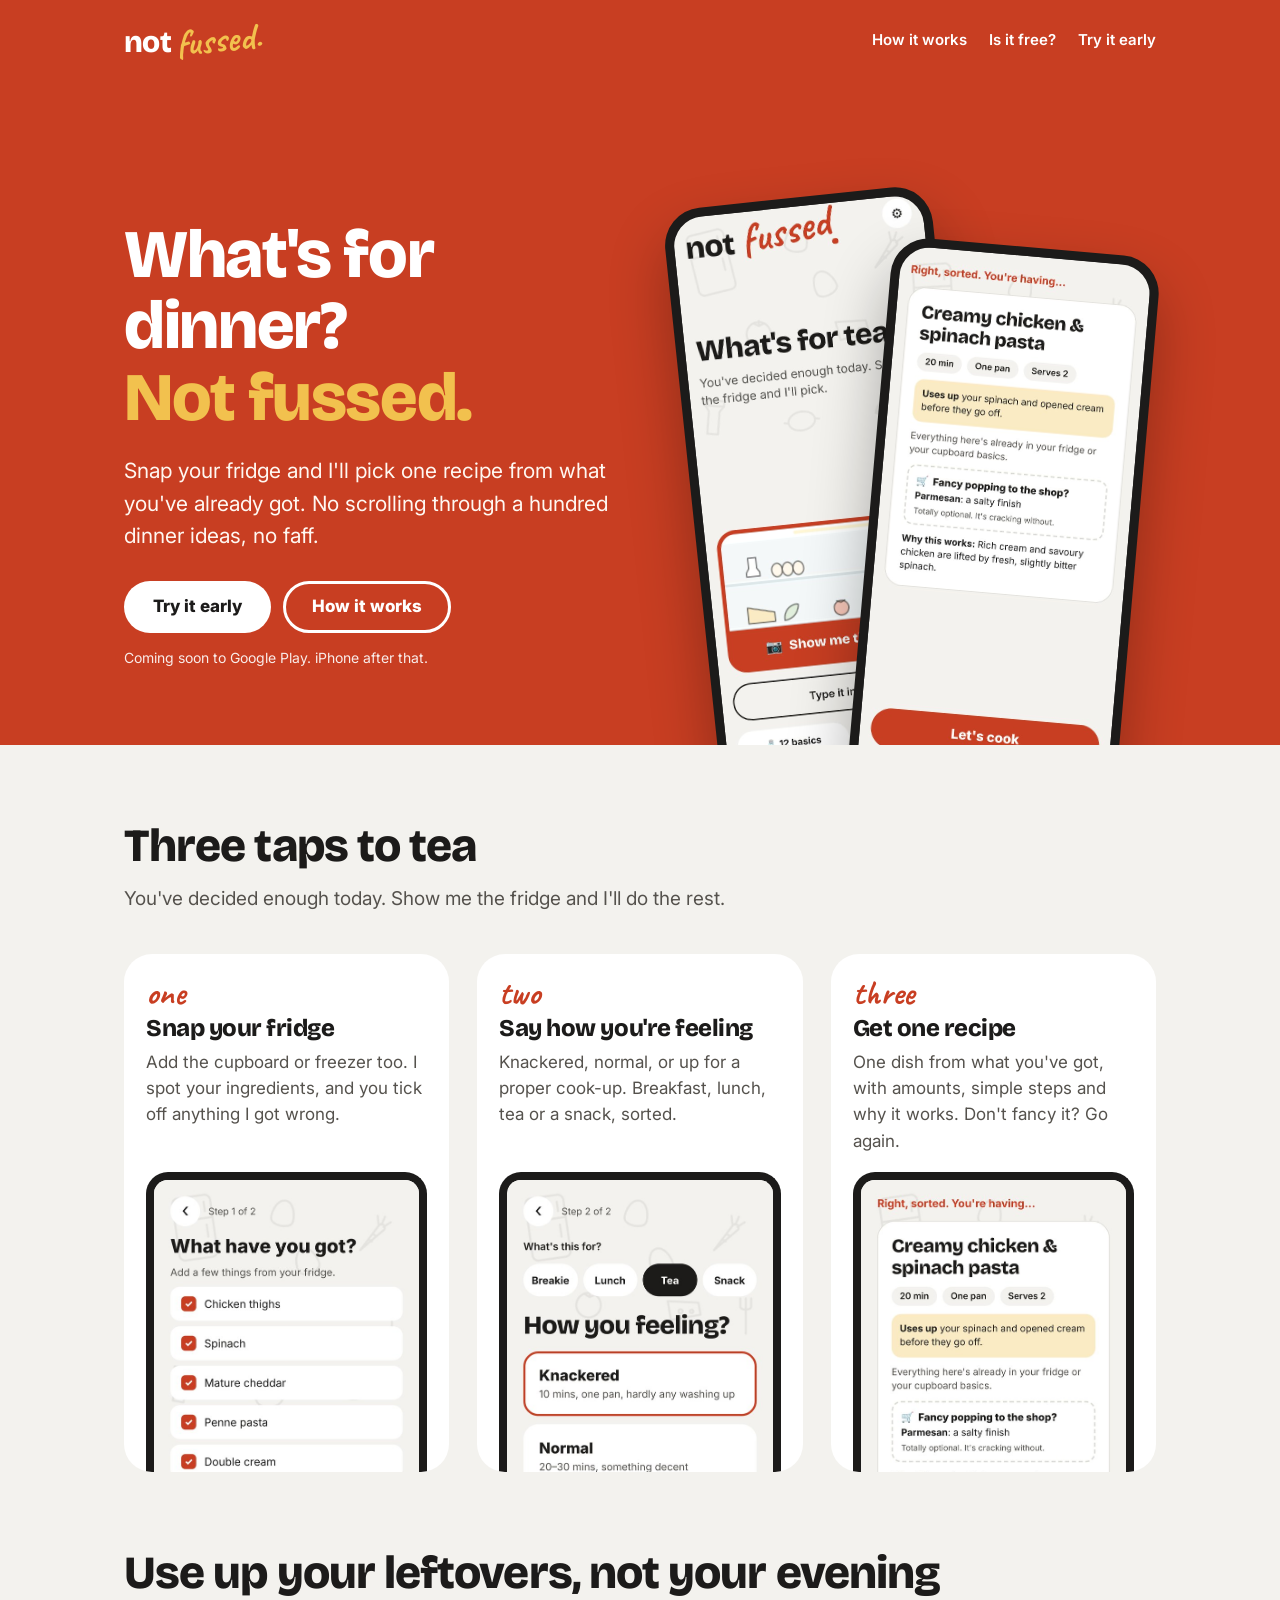
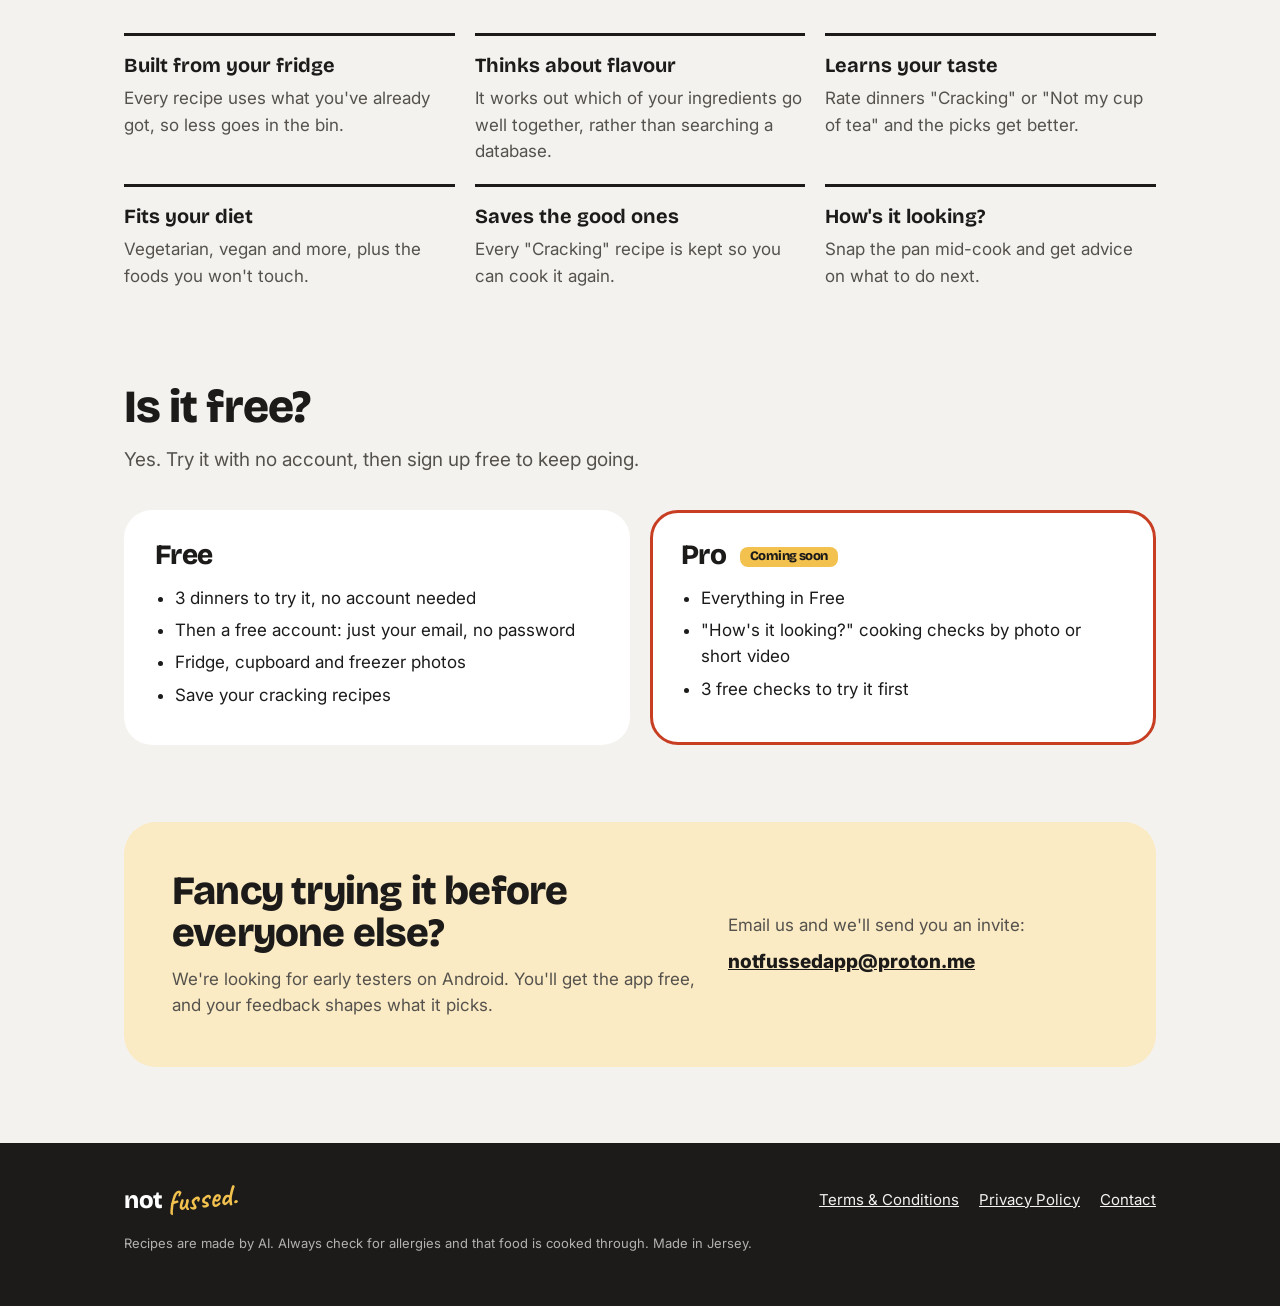
==== index.html @ 1173cec9 "Not Fussed website: home, terms, privacy Co-Authored-By: Claude Opus 5.5 <noreply@anthropic.com> Cla" ====
<!DOCTYPE html>
<html lang="en-GB">
<head>
<meta charset="utf-8">
<meta name="viewport" content="width=device-width, initial-scale=1">
<title>Not Fussed: What's for Dinner</title>
<meta name="description" content="Snap your fridge and Not Fussed picks one recipe from what you've got. Easy dinner ideas from your leftovers, for breakfast, lunch or tea.">
<meta property="og:title" content="Not Fussed: What's for Dinner">
<meta property="og:description" content="Snap your fridge. I'll pick what's for dinner.">
<meta property="og:image" content="img/share.jpg">
<link rel="icon" href="img/icon.png">
<link rel="preconnect" href="https://fonts.googleapis.com">
<link rel="preconnect" href="https://fonts.gstatic.com" crossorigin>
<link href="https://fonts.googleapis.com/css2?family=Bricolage+Grotesque:opsz,wght@12..96,800&family=Caveat:wght@700&family=Inter:wght@400;600;800&display=swap" rel="stylesheet">
<link rel="stylesheet" href="style.css">
</head>
<body>

<header class="hero">
  <div class="wrap">
    <nav class="top" aria-label="Main">
      <a class="logo" href="index.html">not<span>fussed.</span></a>
      <div class="links">
        <a href="#how" class="hide-s">How it works</a>
        <a href="#free" class="hide-s">Is it free?</a>
        <a href="#testers">Try it early</a>
      </div>
    </nav>
    <div class="grid band">
      <div>
        <h1>What's for dinner? <em>Not fussed.</em></h1>
        <p class="lead">Snap your fridge and I'll pick one recipe from what you've already got. No scrolling through a hundred dinner ideas, no faff.</p>
        <div class="cta">
          <a class="btn light" href="#testers">Try it early</a>
          <a class="btn ghost" href="#how">How it works</a>
        </div>
        <p class="small">Coming soon to Google Play. iPhone after that.</p>
      </div>
      <div class="phones" aria-hidden="true">
        <div class="phone a"><img src="img/home-tea.jpg" alt=""></div>
        <div class="phone b"><img src="img/answer.jpg" alt=""></div>
      </div>
    </div>
  </div>
</header>

<main>
  <section class="band" id="how">
    <div class="wrap">
      <h2 class="sec">Three taps to tea</h2>
      <p class="sub">You've decided enough today. Show me the fridge and I'll do the rest.</p>
      <div class="steps">
        <article class="step">
          <div class="n">one</div>
          <h3>Snap your fridge</h3>
          <p>Add the cupboard or freezer too. I spot your ingredients, and you tick off anything I got wrong.</p>
          <div class="shot"><img src="img/check.jpg" alt="The app listing ingredients it spotted: chicken thighs, spinach, cheddar, pasta and more." loading="lazy"></div>
        </article>
        <article class="step">
          <div class="n">two</div>
          <h3>Say how you're feeling</h3>
          <p>Knackered, normal, or up for a proper cook-up. Breakfast, lunch, tea or a snack, sorted.</p>
          <div class="shot"><img src="img/energy.jpg" alt="The app asking how you're feeling: Knackered, Normal or Up for it." loading="lazy"></div>
        </article>
        <article class="step">
          <div class="n">three</div>
          <h3>Get one recipe</h3>
          <p>One dish from what you've got, with amounts, simple steps and why it works. Don't fancy it? Go again.</p>
          <div class="shot"><img src="img/answer.jpg" alt="A recipe card: creamy chicken and spinach pasta, 20 minutes, one pan." loading="lazy"></div>
        </article>
      </div>
    </div>
  </section>

  <section class="band" style="padding-top:0">
    <div class="wrap">
      <h2 class="sec">Use up your leftovers, not your evening</h2>
      <ul class="feats">
        <li><b>Built from your fridge</b><span>Every recipe uses what you've already got, so less goes in the bin.</span></li>
        <li><b>Thinks about flavour</b><span>It works out which of your ingredients go well together, rather than searching a database.</span></li>
        <li><b>Learns your taste</b><span>Rate dinners "Cracking" or "Not my cup of tea" and the picks get better.</span></li>
        <li><b>Fits your diet</b><span>Vegetarian, vegan and more, plus the foods you won't touch.</span></li>
        <li><b>Saves the good ones</b><span>Every "Cracking" recipe is kept so you can cook it again.</span></li>
        <li><b>How's it looking?</b><span>Snap the pan mid-cook and get advice on what to do next.</span></li>
      </ul>
    </div>
  </section>

  <section class="band" id="free" style="padding-top:0">
    <div class="wrap">
      <h2 class="sec">Is it free?</h2>
      <p class="sub">Yes. Try it with no account, then sign up free to keep going.</p>
      <div class="price">
        <div class="plan">
          <h3>Free</h3>
          <ul>
            <li>3 dinners to try it, no account needed</li>
            <li>Then a free account: just your email, no password</li>
            <li>Fridge, cupboard and freezer photos</li>
            <li>Save your cracking recipes</li>
          </ul>
        </div>
        <div class="plan pro">
          <h3>Pro <span class="tag">Coming soon</span></h3>
          <ul>
            <li>Everything in Free</li>
            <li>"How's it looking?" cooking checks by photo or short video</li>
            <li>3 free checks to try it first</li>
          </ul>
        </div>
      </div>
    </div>
  </section>

  <section class="band" id="testers" style="padding-top:0">
    <div class="wrap">
      <div class="testers">
        <div>
          <h2>Fancy trying it before everyone else?</h2>
          <p>We're looking for early testers on Android. You'll get the app free, and your feedback shapes what it picks.</p>
        </div>
        <div>
          <p style="margin:0 0 8px">Email us and we'll send you an invite:</p>
          <a class="mail contact-link" href="mailto:"><span class="contact-email"></span></a>
        </div>
      </div>
    </div>
  </section>
</main>

<footer>
  <div class="wrap">
    <div class="row">
      <span class="logo" style="font-size:24px">not<span>fussed.</span></span>
      <nav aria-label="Footer">
        <a href="terms.html">Terms &amp; Conditions</a>
        <a href="privacy.html">Privacy Policy</a>
        <a class="contact-link" href="mailto:">Contact</a>
      </nav>
    </div>
    <p class="note">Recipes are made by AI. Always check for allergies and that food is cooked through. Made in Jersey.</p>
  </div>
</footer>

<script>
{
  // One place to set the contact address for the whole site.
  const CONTACT = 'notfussedapp@proton.me';
  for (const el of document.querySelectorAll('.contact-email')) el.textContent = CONTACT;
  for (const a of document.querySelectorAll('.contact-link')) a.href = 'mailto:' + CONTACT;
}
</script>
</body>
</html>
---- style.css ----
/*
VOICE: cheeky, warm, British: the app's own voice, short lines.
IDEA: the fridge door: red outside, cream shelves inside, things you've got lined up.
PICTURE: two real app screens in phones, tilted, on the red field.
COLOUR and TYPE: Not Fussed brand: red #C83E22, cream #F3F2EE, ink, yellow #F2C14E. Bricolage Grotesque + Caveat (the app's logo lettering).
LAYOUT: red hero band, three steps on cream, what-you-get list, free/Pro, footer.
*/
:root{color-scheme:light dark;
  --red:#C83E22;--yellow:#F2C14E;--soft:light-dark(#FBEBC4,#3a2f17);
  --bg:light-dark(#F3F2EE,#161514);--card:light-dark(#FFFFFF,#22201e);
  --ink:light-dark(#1C1B1A,#F3F2EE);--muted:light-dark(#55524D,#b9b4ac);--line:light-dark(#DCD9D2,#3a3734)}
:root[data-theme=light]{color-scheme:light}:root[data-theme=dark]{color-scheme:dark}
*{box-sizing:border-box;min-width:0}
html{scroll-padding-top:72px}
body{margin:0;background:var(--bg);color:var(--ink);font:17px/1.55 Inter,system-ui,-apple-system,"Segoe UI",sans-serif;overflow-x:clip}
h1,h2,h3,.logo{font-family:"Bricolage Grotesque",system-ui,sans-serif;font-weight:800;letter-spacing:-.02em;line-height:1.05;text-wrap:balance;margin:0}
a{color:inherit}
.wrap{max-width:1160px;margin:0 auto;padding:0 max(5vw,16px)}
.band{padding:clamp(40px,6vw,88px) 0}
.logo{font-size:30px;text-decoration:none;color:#fff;white-space:nowrap}
.logo span{font-family:Caveat,cursive;font-weight:700;color:var(--yellow);font-size:1.25em;display:inline-block;transform:rotate(-6deg);margin-left:4px;letter-spacing:0}
nav.top{display:flex;justify-content:space-between;align-items:center;gap:16px;padding:20px 0}
nav.top .links{display:flex;gap:22px;flex-wrap:wrap}
nav.top .links a{color:#fff;text-decoration:none;font-weight:600;font-size:15px}
nav.top .links a:hover{text-decoration:underline}
.hero{background:var(--red);color:#fff;overflow:hidden;position:relative}
.hero .grid{display:grid;grid-template-columns:minmax(0,1.05fr) minmax(0,1fr);gap:40px;align-items:center;padding-bottom:0}
.hero h1{font-size:clamp(40px,6vw,68px)}
.hero h1 em{font-style:normal;color:var(--yellow)}
.hero p.lead{font-size:clamp(18px,2vw,21px);max-width:30em;margin:22px 0 28px;color:#fff8f2}
.cta{display:flex;flex-wrap:wrap;gap:12px;align-items:center}
.btn{display:inline-flex;align-items:center;justify-content:center;min-height:52px;padding:0 26px;border-radius:26px;font-weight:800;font-size:17px;text-decoration:none;border:3px solid transparent}
.btn.light{background:#fff;color:#1C1B1A}
.btn.ghost{border-color:#fff;color:#fff}
.btn.red{background:var(--red);color:#fff}
.btn:focus-visible,a:focus-visible{outline:3px solid var(--yellow);outline-offset:3px}
.small{font-size:14px;opacity:.9;margin-top:14px}
.phones{position:relative;height:clamp(420px,46vw,600px)}
.phone{position:absolute;width:clamp(200px,21vw,270px);aspect-ratio:585/1266;border-radius:38px;background:#1C1B1A;padding:9px;box-shadow:0 30px 60px rgba(0,0,0,.3)}
.phone img{width:100%;height:100%;display:block;border-radius:30px;object-fit:cover;object-position:top}
.phone.a{left:4%;top:40px;transform:rotate(-6deg)}
.phone.b{right:4%;top:90px;transform:rotate(5deg)}
.steps{display:grid;grid-template-columns:repeat(3,minmax(0,1fr));gap:28px;margin-top:40px}
.step{background:var(--card);border-radius:28px;padding:22px 22px 0;overflow:hidden;display:flex;flex-direction:column}
.step .n{font-family:Caveat,cursive;font-weight:700;color:var(--red);font-size:34px;line-height:1}
.step h3{font-size:24px;margin:6px 0 8px}
.step p{margin:0 0 18px;color:var(--muted)}
.step .shot{margin-top:auto;height:300px;overflow:hidden;border-radius:22px 22px 0 0;border:8px solid #1C1B1A;border-bottom:0}
.step .shot img{width:100%;display:block}
h2.sec{font-size:clamp(32px,4vw,46px)}
.sub{color:var(--muted);font-size:19px;max-width:36em;margin:14px 0 0}
.feats{display:grid;grid-template-columns:repeat(3,minmax(0,1fr));gap:20px;margin-top:36px;padding:0;list-style:none}
.feats li{border-top:3px solid var(--ink);padding-top:14px}
.feats b{display:block;font-family:"Bricolage Grotesque",sans-serif;font-size:20px;margin-bottom:4px}
.feats span{color:var(--muted)}
.price{display:grid;grid-template-columns:repeat(2,minmax(0,1fr));gap:20px;margin-top:36px}
.plan{background:var(--card);border-radius:28px;padding:28px;border:3px solid transparent}
.plan.pro{border-color:var(--red)}
.plan h3{font-size:28px}
.plan .tag{display:inline-block;background:var(--yellow);color:#1C1B1A;font-weight:800;font-size:13px;padding:3px 10px;border-radius:8px;margin-left:8px;vertical-align:middle}
.plan ul{padding-left:20px;margin:14px 0 0}
.plan li{margin:6px 0}
.testers{background:var(--soft);border-radius:32px;padding:clamp(24px,4vw,48px);display:grid;grid-template-columns:minmax(0,1.4fr) minmax(0,1fr);gap:24px;align-items:center}
.testers h2{font-size:clamp(28px,3.4vw,40px)}
.testers p{margin:12px 0 0;color:var(--muted)}
.mail{font-weight:800;font-size:19px;word-break:break-all}
footer{background:#1C1B1A;color:#F3F2EE;padding:40px 0;font-size:15px}
footer .row{display:flex;flex-wrap:wrap;gap:16px 28px;justify-content:space-between;align-items:center}
footer nav{display:flex;flex-wrap:wrap;gap:20px}
footer .note{opacity:.7;margin-top:18px;font-size:13px}
/* legal pages */
.doc{max-width:760px;margin:0 auto;padding:clamp(28px,5vw,64px) max(5vw,16px)}
.doc h1{font-size:clamp(34px,5vw,48px)}
.doc .upd{color:var(--muted);margin:8px 0 28px}
.doc h2{font-size:21px;margin:26px 0 6px;letter-spacing:-.01em}
.doc p{margin:0;color:var(--ink)}
.bar{background:var(--red)}
@media(max-width:860px){
  .hero .grid,.testers{grid-template-columns:minmax(0,1fr)}
  .phones{height:470px}
  .steps,.feats{grid-template-columns:minmax(0,1fr)}
  .step .shot{height:260px}
}
@media(max-width:600px){
  .price{grid-template-columns:minmax(0,1fr)}
  nav.top .links a.hide-s{display:none}
  .phone{width:180px}.phone.a{left:2%}.phone.b{right:2%;top:70px}
  .phones{height:420px}
}
@media(prefers-reduced-motion:no-preference){
  .phone.b{animation:bob 5s ease-in-out infinite}
  @keyframes bob{50%{transform:rotate(5deg) translateY(-10px)}}
}
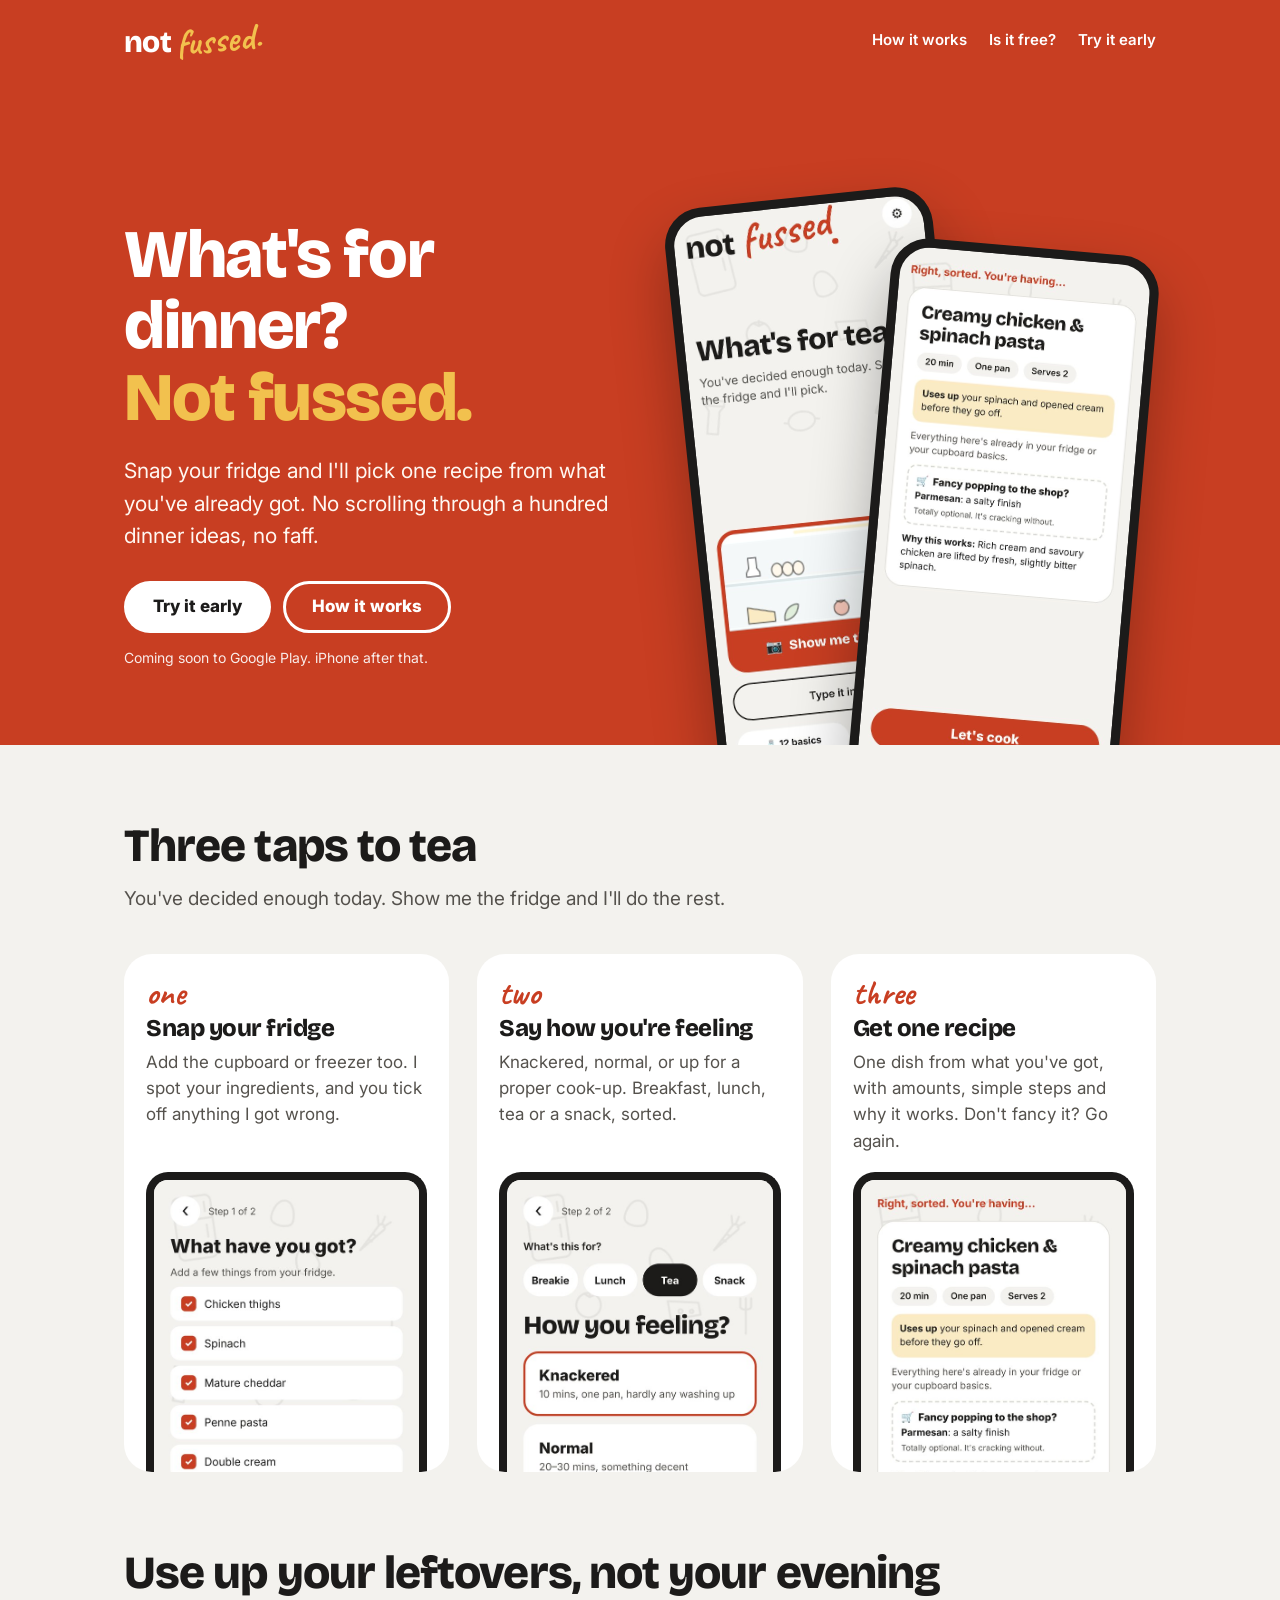
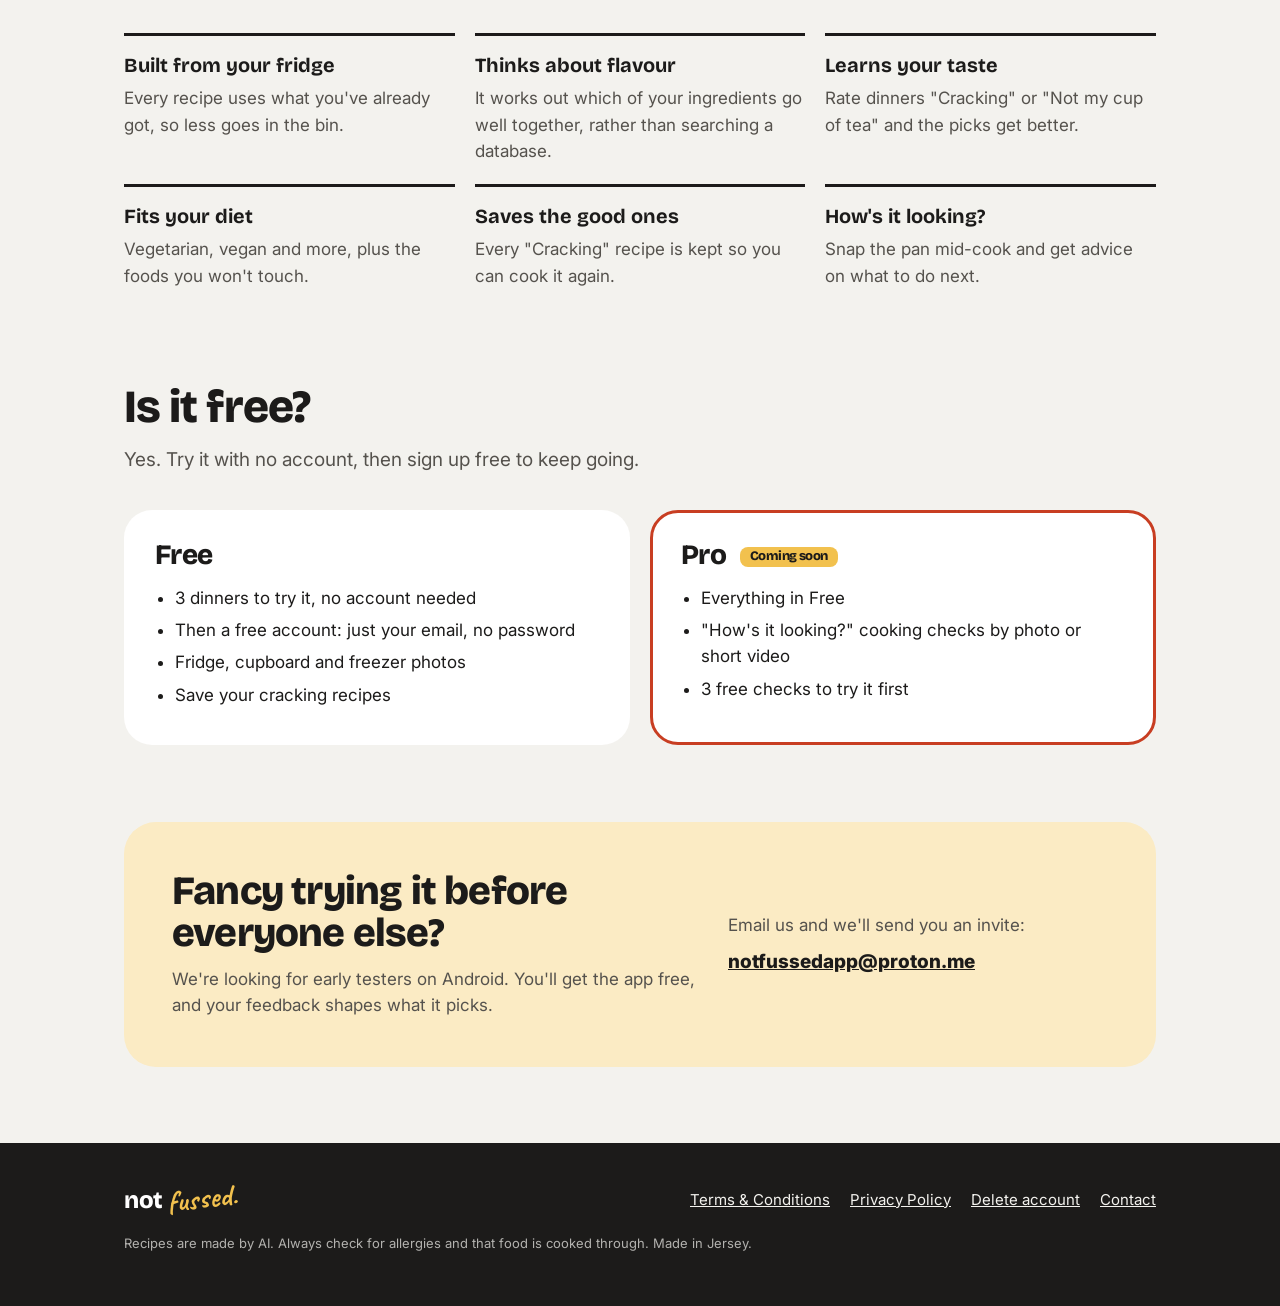
==== commit 35a334a2: "Delete-account page, updated privacy policy Co-Authored-By: Claude Opus 5.5 <noreply@anthropic.com> " ====
--- a/index.html
+++ b/index.html
@@ -134,7 +134,7 @@
       <span class="logo" style="font-size:24px">not<span>fussed.</span></span>
       <nav aria-label="Footer">
         <a href="terms.html">Terms &amp; Conditions</a>
-        <a href="privacy.html">Privacy Policy</a>
+        <a href="privacy.html">Privacy Policy</a><a href="delete-account.html">Delete account</a>
         <a class="contact-link" href="mailto:">Contact</a>
       </nav>
     </div>
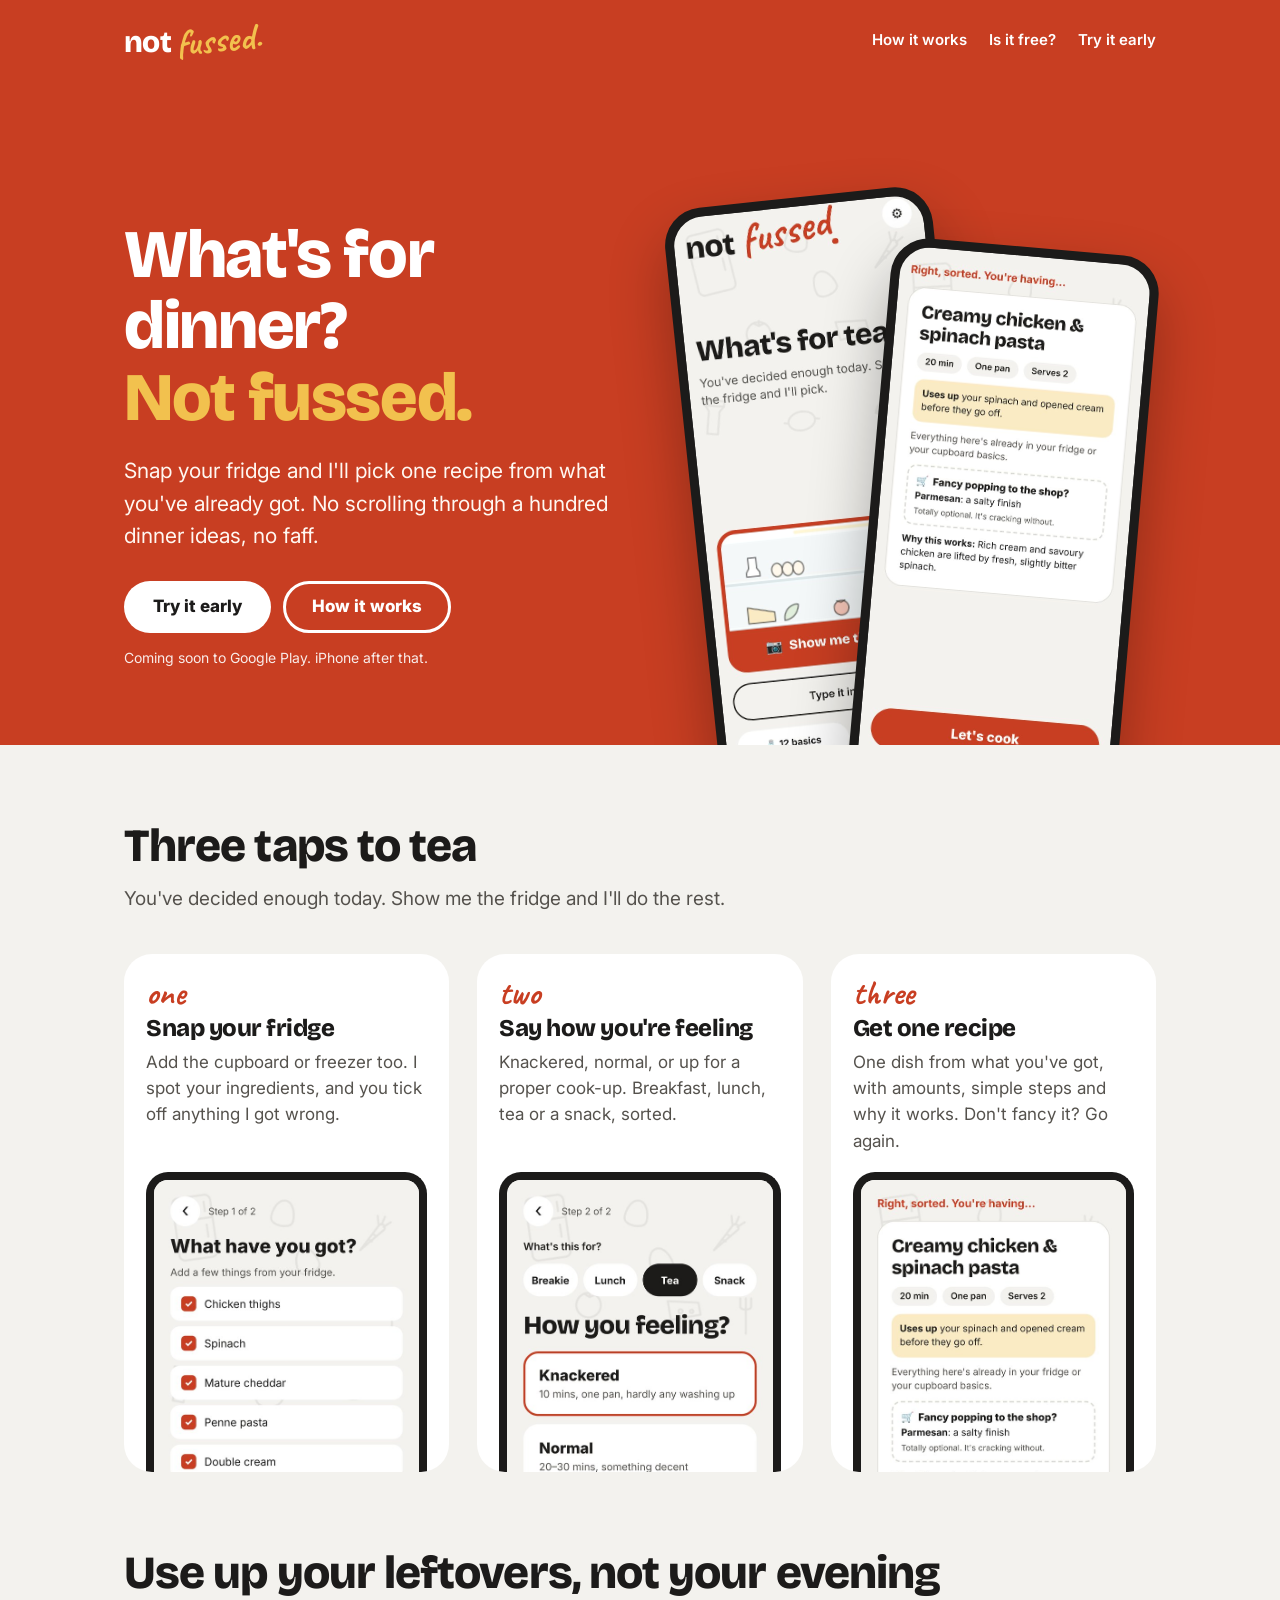
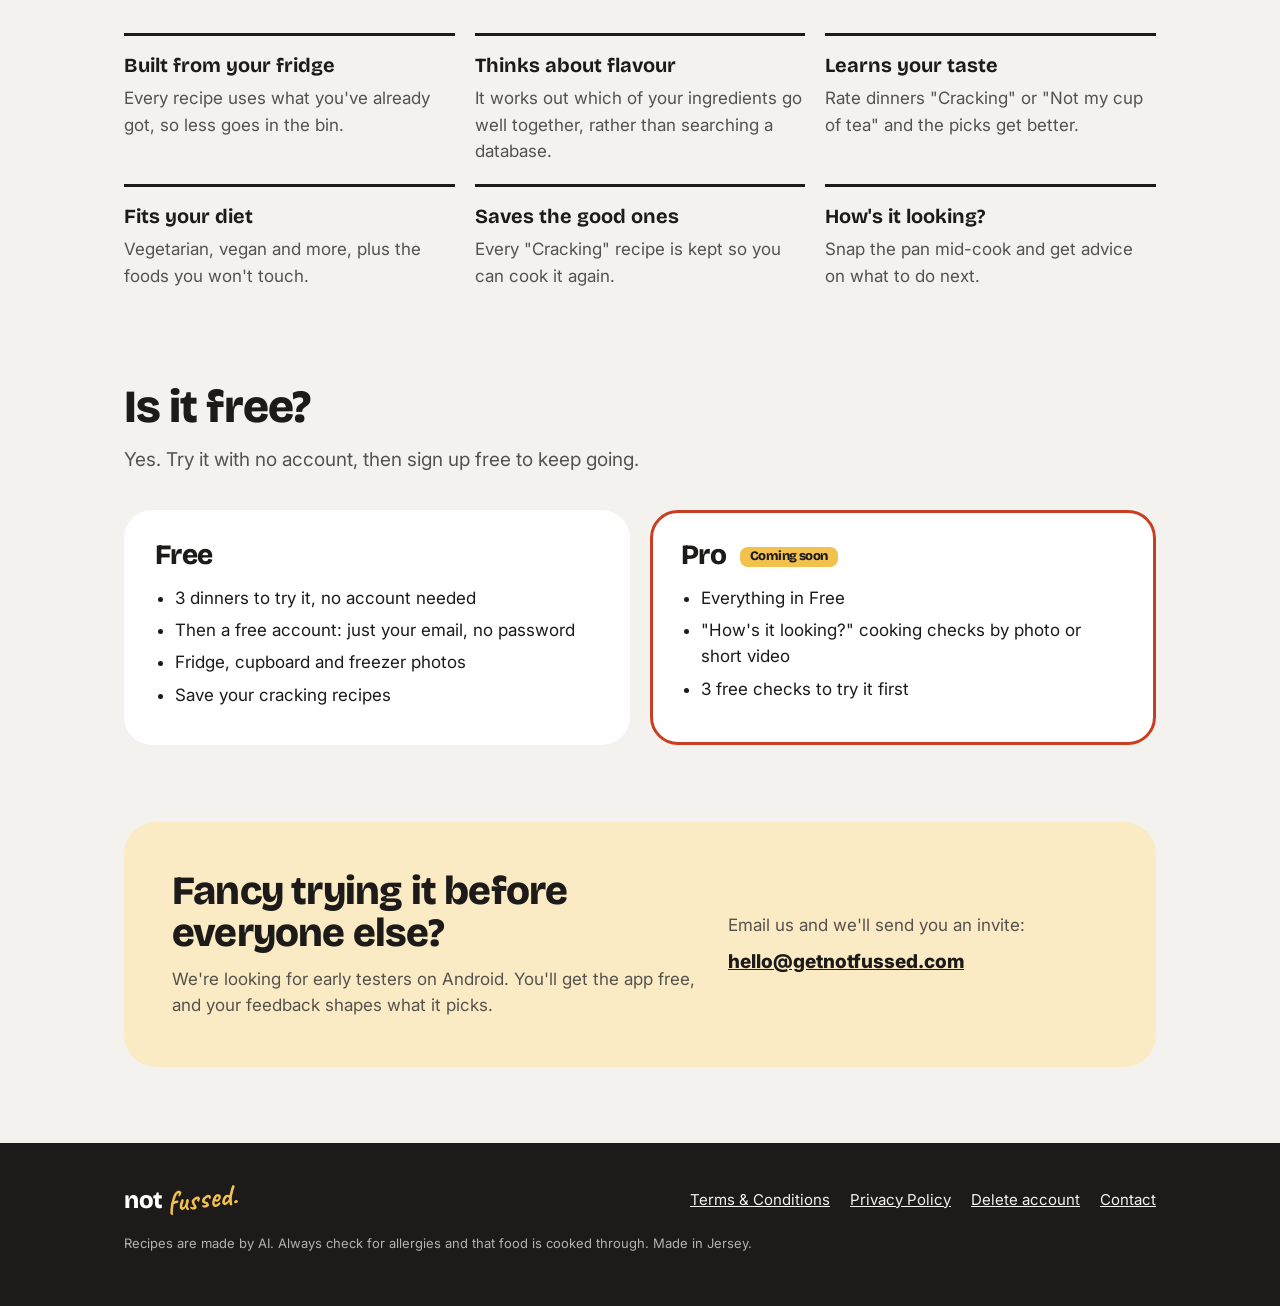
==== commit a33de2d9: "Contact: hello@getnotfussed.com Co-Authored-By: Claude Opus 5.5 <noreply@anthropic.com> Claude-Sessi" ====
--- a/index.html
+++ b/index.html
@@ -145,7 +145,7 @@
 <script>
 {
   // One place to set the contact address for the whole site.
-  const CONTACT = 'notfussedapp@proton.me';
+  const CONTACT = 'hello@getnotfussed.com';
   for (const el of document.querySelectorAll('.contact-email')) el.textContent = CONTACT;
   for (const a of document.querySelectorAll('.contact-link')) a.href = 'mailto:' + CONTACT;
 }
